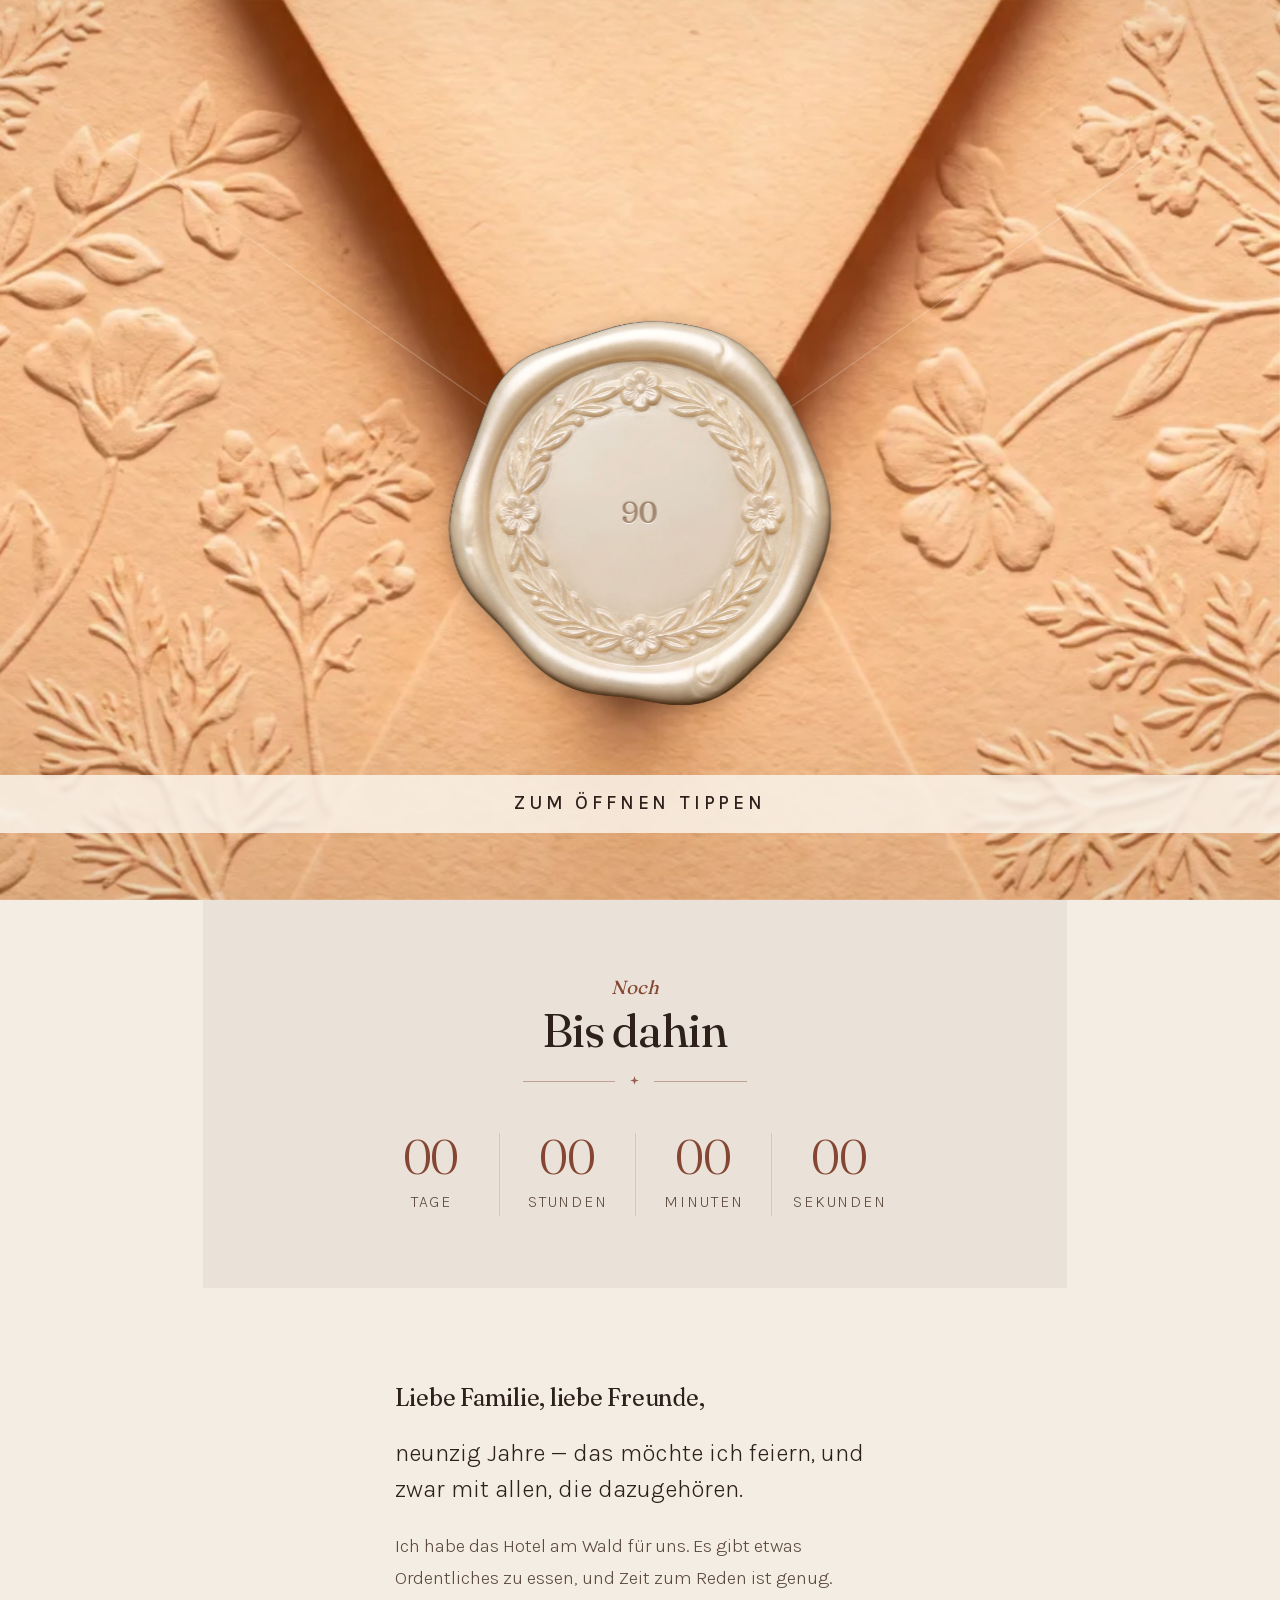
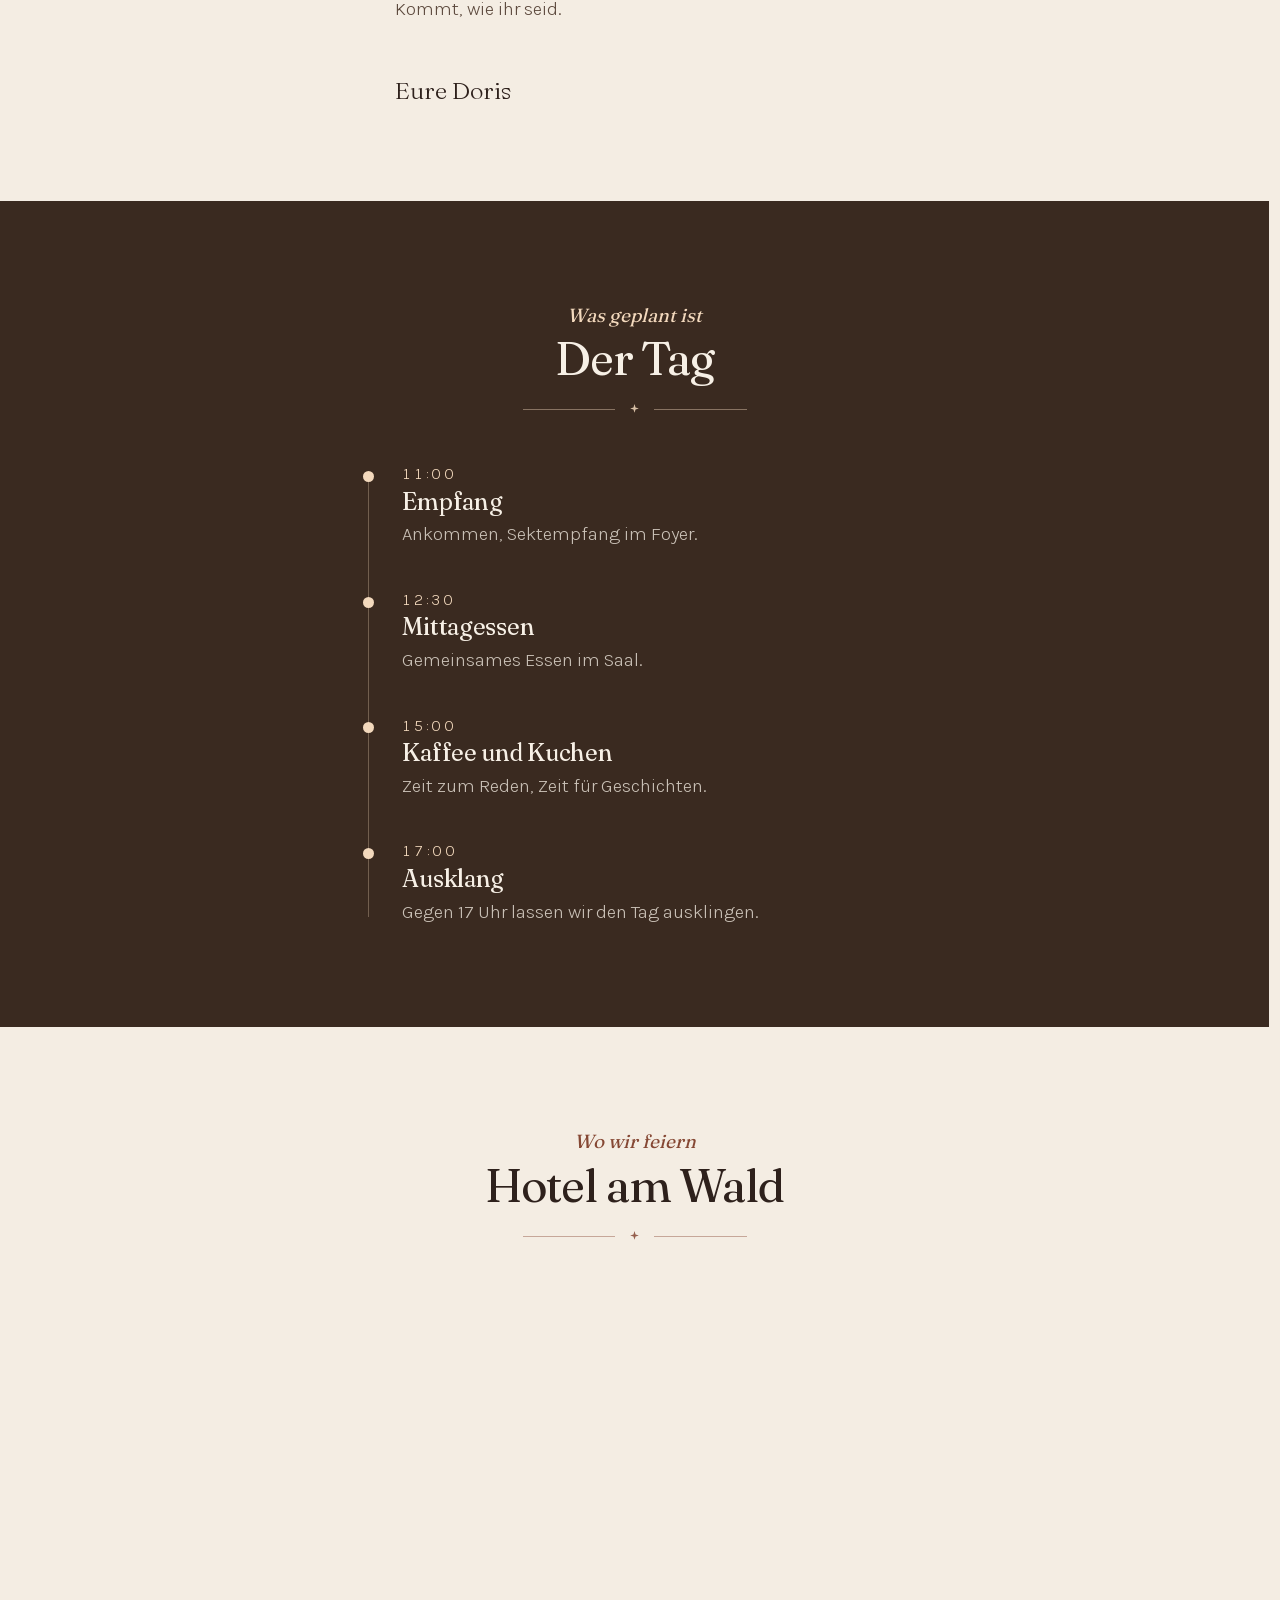
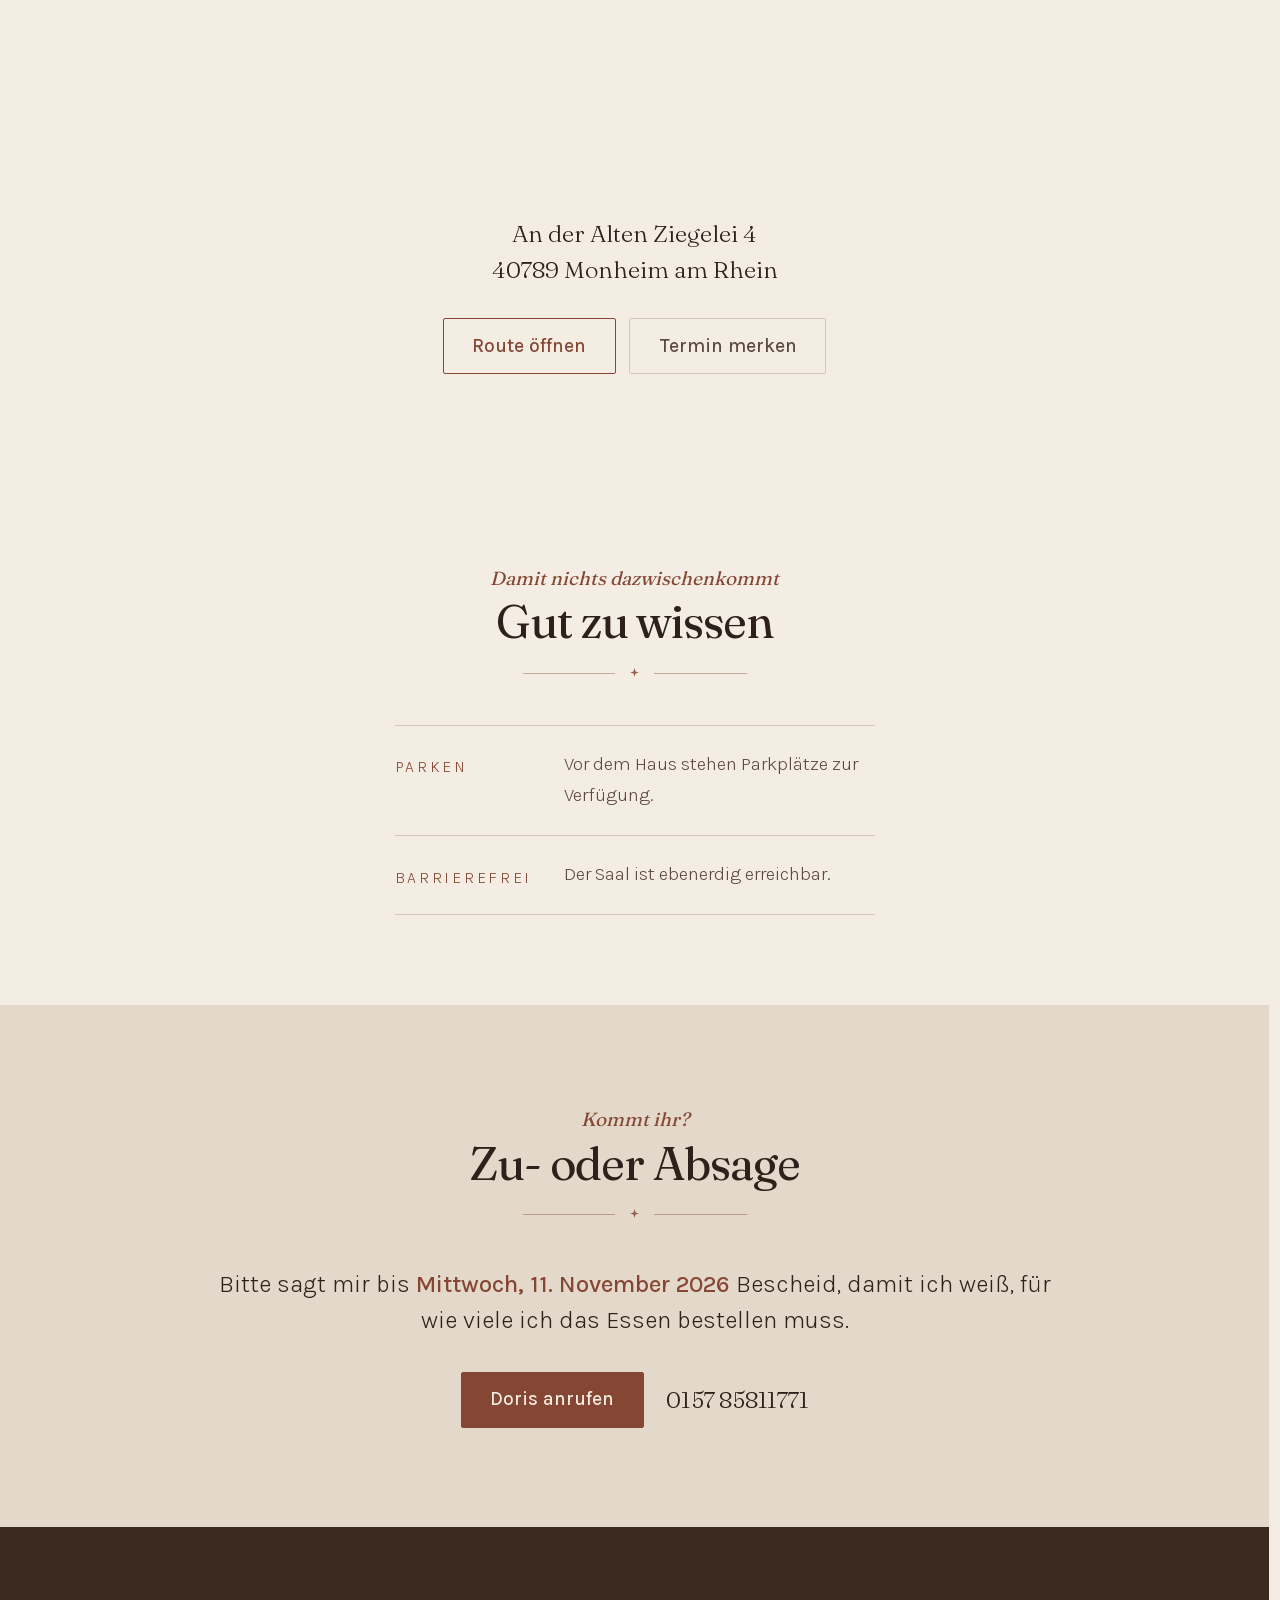
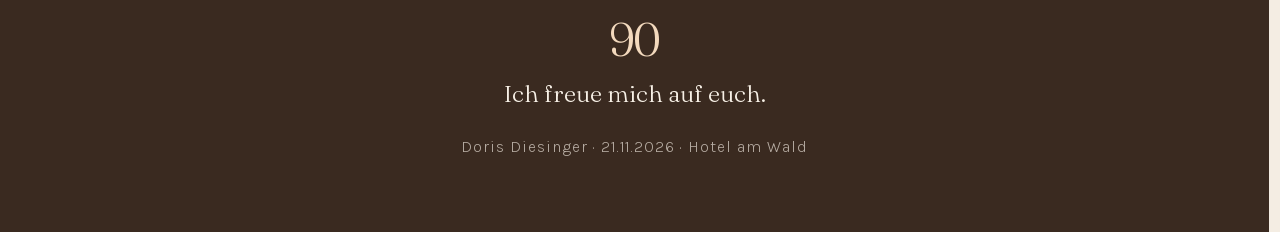
==== neunzigster/index.html @ f5478e0e "Einladung zum 90. Geburtstag von Doris Diesinger Version 202609201017  Co-Authored-By: Claude Opus 5" ====
<!doctype html>
<html lang="de">
<head>
<meta charset="utf-8">
<meta name="viewport" content="width=device-width,initial-scale=1,viewport-fit=cover">
<title>Doris Diesinger wird 90 · Einladung zum 21. November 2026</title>
<meta name="description" content="Doris Diesinger lädt ein: Samstag, 21. November 2026, 11 bis 17 Uhr im Hotel am Wald in Monheim am Rhein.">
<meta name="theme-color" content="#f4ede3">
<meta name="robots" content="noindex">
<meta property="og:type" content="website">
<meta property="og:title" content="Doris Diesinger wird 90">
<meta property="og:description" content="Samstag, 21. November 2026 · 11 bis 17 Uhr · Hotel am Wald, Monheim am Rhein">
<meta property="og:image" content="bilder/vorschau.jpg">
<link rel="stylesheet" href="css/karte.css?v=202609201017">
</head>
<body>

<!-- ═══ Der Auftakt ═══════════════════════════════════════
     Vollbild. Das Motiv traegt die Seite, die Schrift liegt
     darauf -- nicht daneben. Die Blueten stehen unten, der
     Satz oben, wo das Bild Licht hat. -->
<header class="auftakt">
  <picture class="auftakt-grund">
    <source media="(max-width:700px)" srcset="bilder/auftakt-klein.webp">
    <img src="bilder/auftakt.webp" width="1400" height="2489" fetchpriority="high"
         alt="Dahlien, Ranunkeln und Rosen in Koralle und Aprikot, darüber helles Morgenlicht">
  </picture>

  <div class="ballons" data-ballons aria-hidden="true"></div>

  <div class="auftakt-satz">
    <p class="ueber">Ich werde neunzig</p>
    <p class="zahl" aria-hidden="true">90</p>
    <h1 class="titel" data-name>&nbsp;</h1>
    <div class="zierlinie" aria-hidden="true"><i></i><svg viewBox="0 0 24 24" fill="currentColor"><path d="M12 2l1.9 6.1L20 10l-6.1 1.9L12 18l-1.9-6.1L4 10l6.1-1.9z"/></svg><i></i></div>
    <p class="auftakt-termin">
      <span data-datum-lang>Samstag, 21. November 2026</span>
      <span class="punkt" aria-hidden="true">·</span>
      <span data-uhrzeit-lang>11 bis 17 Uhr</span>
    </p>
  </div>

  <p class="wink" aria-hidden="true"><span></span></p>
</header>

<main>

<!-- ═══ Bis dahin ═════════════════════════════════════════ -->
<section class="bogen bogen--zaehler" data-tritt>
  <div class="kopf">
    <p class="kicker">Noch</p>
    <h2>Bis dahin</h2>
    <div class="zierlinie" aria-hidden="true"><i></i><svg viewBox="0 0 24 24" fill="currentColor"><path d="M12 2l1.9 6.1L20 10l-6.1 1.9L12 18l-1.9-6.1L4 10l6.1-1.9z"/></svg><i></i></div>
  </div>
  <ol class="uhr" data-uhr>
    <li><b data-uhr-tage>—</b><span>Tage</span></li>
    <li><b data-uhr-stunden>—</b><span>Stunden</span></li>
    <li><b data-uhr-minuten>—</b><span>Minuten</span></li>
    <li><b data-uhr-sekunden>—</b><span>Sekunden</span></li>
  </ol>
</section>

<!-- ═══ Die Einladung ═════════════════════════════════════ -->
<section class="bogen bogen--eng" data-tritt>
  <p class="anrede">Liebe Familie, liebe Freunde,</p>
  <p class="satz gross">neunzig Jahre — das möchte ich feiern, und zwar
     mit allen, die dazugehören.</p>
  <p class="satz">Ich habe das <span data-ort-name>Hotel am Wald</span> für uns.
     Es gibt etwas Ordentliches zu essen, und Zeit zum Reden ist genug.
     Kommt, wie ihr seid.</p>
  <p class="gruss" data-gastgeber>&nbsp;</p>
</section>

<!-- ═══ Der Tag ═══════════════════════════════════════════ -->
<section class="bogen bogen--dunkel" data-tritt>
  <div class="kopf">
    <p class="kicker">Was geplant ist</p>
    <h2>Der Tag</h2>
    <div class="zierlinie" aria-hidden="true"><i></i><svg viewBox="0 0 24 24" fill="currentColor"><path d="M12 2l1.9 6.1L20 10l-6.1 1.9L12 18l-1.9-6.1L4 10l6.1-1.9z"/></svg><i></i></div>
  </div>
  <ol class="ablauf" data-ablauf></ol>
</section>

<!-- ═══ Der Ort ═══════════════════════════════════════════ -->
<section class="bogen bogen--weit" data-tritt>
  <div class="kopf">
    <p class="kicker">Wo wir feiern</p>
    <h2 data-ort-name>Hotel am Wald</h2>
    <div class="zierlinie" aria-hidden="true"><i></i><svg viewBox="0 0 24 24" fill="currentColor"><path d="M12 2l1.9 6.1L20 10l-6.1 1.9L12 18l-1.9-6.1L4 10l6.1-1.9z"/></svg><i></i></div>
  </div>
  <figure class="ortbild">
    <img src="bilder/ort.webp" srcset="bilder/ort-klein.webp 620w, bilder/ort.webp 1000w"
         sizes="(max-width:700px) 100vw, 54rem"
         width="1000" height="675" loading="lazy" decoding="async"
         alt="Das Hotel am Wald am Abend: ein langgestrecktes Haus mit beleuchteter Fassade und dem Schriftzug über dem Eingang">
  </figure>
  <p class="ort-adresse">
    <span data-ort-strasse>An der Alten Ziegelei 4</span><br>
    <span data-ort-ort>40789 Monheim am Rhein</span>
  </p>
  <p class="tasten">
    <a class="taste" data-route href="#" target="_blank" rel="noopener">Route öffnen</a>
    <a class="taste taste--still" data-kalender href="#">Termin merken</a>
  </p>
</section>

<!-- ═══ Gut zu wissen ═════════════════════════════════════ -->
<section class="bogen bogen--eng" data-tritt>
  <div class="kopf">
    <p class="kicker">Damit nichts dazwischenkommt</p>
    <h2>Gut zu wissen</h2>
    <div class="zierlinie" aria-hidden="true"><i></i><svg viewBox="0 0 24 24" fill="currentColor"><path d="M12 2l1.9 6.1L20 10l-6.1 1.9L12 18l-1.9-6.1L4 10l6.1-1.9z"/></svg><i></i></div>
  </div>
  <dl class="hinweise" data-hinweise></dl>
</section>

<!-- ═══ Zu- oder Absage ═══════════════════════════════════ -->
<section class="bogen bogen--antwort" data-tritt>
  <div class="kopf">
    <p class="kicker">Kommt ihr?</p>
    <h2>Zu- oder Absage</h2>
    <div class="zierlinie" aria-hidden="true"><i></i><svg viewBox="0 0 24 24" fill="currentColor"><path d="M12 2l1.9 6.1L20 10l-6.1 1.9L12 18l-1.9-6.1L4 10l6.1-1.9z"/></svg><i></i></div>
  </div>
  <p class="satz gross">Bitte sagt mir bis
     <strong data-frist-lang>Mittwoch, 11. November 2026</strong> Bescheid,
     damit ich weiß, für wie viele ich das Essen bestellen muss.</p>
  <p class="antwort-kontakt">
    <a class="taste taste--voll" data-telefon href="#"><span data-rueck-name>&nbsp;</span> anrufen</a>
    <span class="antwort-nummer" data-rueck-telefon>&nbsp;</span>
  </p>
</section>

</main>

<footer class="fuss">
  <p class="fuss-zahl" aria-hidden="true">90</p>
  <p class="fuss-satz">Ich freue mich auf euch.</p>
  <p class="fuss-klein">
    <span data-name-lang>&nbsp;</span> ·
    <span data-datum-kurz>21.11.2026</span> ·
    <span data-ort-name>Hotel am Wald</span>
  </p>
</footer>

<script src="js/daten.js?v=202609201017"></script>
<script src="js/karte.js?v=202609201017"></script>
</body>
</html>
---- neunzigster/css/karte.css ----
/* =========================================================
   90. GEBURTSTAG — 21. November 2026

   Die Palette ist aus dem Blumenbild gemessen, nicht gewaehlt:
   das Leinen gibt den Grund, die Ranunkel den Akzent. Die
   Koralle der Dahlie steht mit 2,35:1 gegen den Grund -- sie
   ist deshalb Flaeche und Zierrat, niemals Text.

   Und der Satz ist groesser als ueblich. Wer zu einer
   Neunzigjaehrigen eingeladen wird, ist oft selbst ueber
   siebzig: 19 Punkt Grundschrift sind hier keine Grosszuegigkeit,
   sondern die Voraussetzung dafuer, dass die Karte gelesen wird.
   ========================================================= */

@font-face{font-family:Fraunces;font-weight:300 700;font-style:normal;
  src:url(../schriften/Fraunces-latin.woff2) format('woff2');font-display:swap}
@font-face{font-family:Karla;font-weight:300 700;font-style:normal;
  src:url(../schriften/Karla-latin.woff2) format('woff2');font-display:swap}

:root{
  color-scheme:light;

  /* Aus dem Blumenmotiv des Auftakts gemessen, nicht gewaehlt. */
  --grund:        #f4ede3;   /* Leinen, aufgehellt */
  --grund-tief:   #eae2d8;   /* Leinen im Licht */
  --grund-warm:   #e3d8c9;   /* Leinen im Schatten */
  --tinte:        #2e211c;   /* 13,4:1 auf --grund */
  --tinte-leise:  #5d4a3e;   /*  7,2:1 */
  --akzent:       #854733;   /*  6,1:1 — Ranunkel, trägt auch Text */
  --koralle:      #e5816d;   /*  2,4:1 — nur Fläche, nie Schrift */
  --linie:        #d6c8b6;
  /* Fuer die zwei dunklen Boegen -- aus demselben Braun wie die
     Tinte, nicht aus einem fremden Grau. */
  --nacht:        #3a2a20;
  --nacht-tinte:  #f7f0e6;
  --akzent-hell:  #f3d9bd;

  /* Eine Skala, Ratio 1.25, Basis 19. */
  --t-xs:  1rem;      /* 16 — kleinste Groesse der Karte; darunter
                         geht nichts, auch nicht im Fuss */
  --t-s:   1.1875rem; /* 19 — Grundschrift */
  --t-m:   1.5rem;    /* 24 */
  --t-l:   1.875rem;  /* 30 */
  --t-xl:  2.3125rem; /* 37 */
  --t-2xl: 2.875rem;  /* 46 */

  --ease-out-expo:  cubic-bezier(0.16, 1, 0.3, 1);
  --ease-out-quart: cubic-bezier(0.25, 1, 0.5, 1);

  --rand: clamp(22px, 6vw, 64px);
}

*,*::before,*::after{box-sizing:border-box}
html{scrollbar-gutter:stable}
body{
  margin:0;background:var(--grund);color:var(--tinte);
  font:300 var(--t-s)/1.65 Karla,-apple-system,BlinkMacSystemFont,'Segoe UI',sans-serif;
  -webkit-font-smoothing:antialiased;
  overflow-x:hidden;
}
h1,h2,p,figure{margin:0}
img{display:block;max-width:100%;height:auto}

::selection{background:var(--akzent);color:var(--grund)}
:focus-visible{outline:2px solid var(--akzent);outline-offset:3px;border-radius:2px}
::-webkit-scrollbar{width:11px}
::-webkit-scrollbar-track{background:var(--grund-tief)}
::-webkit-scrollbar-thumb{background:var(--grund-warm);border-radius:99px;
  border:3px solid var(--grund-tief)}
::-webkit-scrollbar-thumb:hover{background:var(--linie)}

/* ---------- Der Auftakt -------------------------------------
   Vollbild, und das Motiv traegt ihn. Vorher standen Satz und
   Bild als zwei Bloecke untereinander -- eine Einladung, die wie
   ein Merkzettel aussah. Jetzt liegt die Schrift im Licht des
   Bildes, die Blueten stehen darunter. */
.auftakt{
  position:relative;
  min-height:100svh;
  display:grid;grid-template-rows:1fr auto;
  padding:clamp(52px,11vh,104px) var(--rand) clamp(34px,7vh,64px);
  overflow:hidden;isolation:isolate;
}
.auftakt-grund{position:absolute;inset:0;z-index:-2}
.auftakt-grund img{width:100%;height:100%;object-fit:cover;object-position:50% 100%}
/* Ein Schleier ueber dem hellen Teil: ohne ihn steht die Schrift
   auf wechselndem Untergrund, und der Name verliert je nach
   Bildausschnitt seinen Kontrast. */
.auftakt::before{
  content:"";position:absolute;inset:0;z-index:-1;pointer-events:none;
  background:linear-gradient(180deg,
    rgba(250,244,236,.92) 0%, rgba(250,244,236,.72) 34%,
    rgba(250,244,236,.18) 58%, rgba(250,244,236,0) 72%);
}
.auftakt-satz{position:relative;z-index:1;align-self:start;text-align:center}

.ueber{
  font-size:var(--t-xs);letter-spacing:.3em;text-transform:uppercase;
  color:var(--tinte-leise);margin-bottom:.5em;
}
.zahl{
  font-family:Fraunces,Georgia,serif;font-weight:300;
  /* An beide Seiten des Bildschirms gebunden: mit 40vw allein
     wurde sie im Querformat 320 Punkt hoch auf 390 Punkt Schirm. */
  font-size:clamp(6rem,min(42vw,26vh),15rem);
  line-height:.82;letter-spacing:-0.045em;
  color:var(--akzent);
}
.titel{
  font-family:Fraunces,Georgia,serif;font-weight:500;
  font-size:clamp(1.9rem,8.4vw,3.4rem);line-height:1.04;
  letter-spacing:-0.022em;text-wrap:balance;margin-top:.22em;
}
.auftakt-termin{
  margin-top:.2em;font-size:clamp(1rem,3.9vw,1.25rem);color:var(--tinte-leise);
}
.auftakt-termin > span{display:block}
.auftakt-termin > .punkt{display:none}
@media (min-width:430px){
  .auftakt-termin{display:flex;flex-wrap:wrap;justify-content:center;gap:.1em .55em}
  .auftakt-termin > span{display:inline}
  .auftakt-termin > .punkt{display:inline;color:var(--akzent)}
}

/* Zierlinie mit Stern -- derselbe Abschnittsschmuck wie im Kopf
   jedes Bogens, damit Auftakt und Seite eine Sprache sprechen. */
.zierlinie{
  display:flex;align-items:center;justify-content:center;gap:.7em;
  margin:1.05em auto;color:var(--akzent);max-width:14rem;
}
.zierlinie i{flex:1;height:1px;background:currentColor;opacity:.42}
.zierlinie svg{width:13px;height:13px;flex:0 0 auto;opacity:.85}

/* Der Wink am unteren Rand: ein Strich, der langsam wandert.
   Ohne ihn endet der erste Bildschirm, als waere die Karte zu
   Ende -- bei einem Vollbild-Auftakt der haeufigste Irrtum. */
.wink{position:relative;z-index:1;align-self:end;justify-self:center;
  width:1px;height:46px;background:rgba(93,74,62,.28);overflow:hidden}
.wink span{position:absolute;inset:0;background:var(--akzent);
  animation:wandern 2.6s var(--ease-out-quart) infinite}
@keyframes wandern{
  0%{transform:translateY(-100%)} 55%,100%{transform:translateY(100%)}
}

/* ---------- Die Boegen --------------------------------------
   Enge und weite Abschnitte im Wechsel, und zwei davon tragen
   eine eigene Flaeche. Gleicher Grund und gleicher Abstand
   ueberall waere der Rhythmus eines Baukastens. */
.bogen{padding-inline:var(--rand);margin-inline:auto;width:100%}
.bogen--eng{max-width:38rem;padding-block:clamp(52px,10vh,94px)}
.bogen--weit{max-width:54rem;padding-block:clamp(60px,11vh,116px)}
.bogen--zaehler{max-width:54rem;padding-block:clamp(46px,8vh,78px);
  background:var(--grund-tief)}
.bogen--dunkel{max-width:none;padding-block:clamp(60px,11vh,116px);
  background:var(--nacht);color:var(--nacht-tinte)}
.bogen--dunkel .kicker,.bogen--dunkel .zierlinie{color:var(--akzent-hell)}
.bogen--antwort{max-width:none;padding-block:clamp(58px,11vh,110px);
  background:var(--grund-warm)}

/* ---------- Abschnittskopf ---------------------------------- */
.kopf{text-align:center;margin-bottom:clamp(30px,5vh,52px)}
.kicker{
  font-family:Fraunces,Georgia,serif;font-style:italic;font-weight:400;
  font-size:var(--t-s);color:var(--akzent);margin-bottom:.15em;
}
.kopf h2{
  font-family:Fraunces,Georgia,serif;font-weight:400;
  font-size:clamp(1.85rem,6.6vw,2.9rem);line-height:1.06;
  letter-spacing:-0.022em;text-wrap:balance;
}

/* ---------- Der Zaehler -------------------------------------
   Vier Zahlen ohne Kaesten, nur durch Haarlinien getrennt. */
.uhr{
  list-style:none;margin:0;padding:0;
  display:grid;grid-template-columns:repeat(4,1fr);
  text-align:center;max-width:34rem;margin-inline:auto;
}
.uhr li{padding:0 .3em;border-left:1px solid var(--linie)}
.uhr li:first-child{border-left:0}
.uhr b{
  display:block;font-family:Fraunces,Georgia,serif;font-weight:300;
  font-size:clamp(1.9rem,8.2vw,3rem);line-height:1;
  letter-spacing:-0.03em;color:var(--akzent);
  font-variant-numeric:tabular-nums;
}
.uhr span{
  display:block;margin-top:.5em;
  /* Auf schmalen Schirmen kleiner: vier gesperrte Woerter
     nebeneinander sind bei 320 Punkt Breite die engste Stelle
     der ganzen Karte. */
  font-size:clamp(.72rem,3.1vw,1rem);
  letter-spacing:.12em;text-transform:uppercase;color:var(--tinte-leise);
  /* Die Sperrung sitzt auch hinter dem letzten Buchstaben. Bei
     zentriertem Satz schiebt sie das Wort nach rechts aus dem
     Kasten -- sichtbar bei "SEKUNDEN", und scrollWidth meldet es
     nicht. Der negative Rand nimmt genau diesen Ueberhang zurueck. */
  margin-right:-.12em;
}

/* ---------- Text -------------------------------------------- */
.anrede{font-size:var(--t-m);font-family:Fraunces,Georgia,serif;
  font-weight:400;margin-bottom:.75em;letter-spacing:-0.01em}
.satz{max-width:62ch;text-wrap:pretty;margin-bottom:1em;color:var(--tinte-leise)}
.satz.gross{font-size:var(--t-m);line-height:1.5;color:var(--tinte)}
.satz:last-of-type{margin-bottom:0}
.gruss{margin-top:1.9em;font-family:Fraunces,Georgia,serif;
  font-size:var(--t-m);color:var(--tinte)}

/* ---------- Der Ablauf --------------------------------------
   Eine Linie, an der die Stationen haengen. Keine Kacheln:
   ein Tagesablauf ist eine Folge, kein Sortiment. */
.ablauf{
  list-style:none;margin:0 auto;padding:0;max-width:34rem;position:relative;
}
.ablauf::before{
  content:"";position:absolute;left:5px;top:.6em;bottom:.6em;
  width:1px;background:rgba(243,217,189,.3);
}
.ablauf li{position:relative;padding:0 0 clamp(26px,4vh,40px) 2.1em}
.ablauf li:last-child{padding-bottom:0}
.ablauf li::before{
  content:"";position:absolute;left:0;top:.52em;width:11px;height:11px;
  border-radius:50%;background:var(--akzent-hell);
}
.ablauf .zeit{
  display:block;font-size:var(--t-xs);letter-spacing:.16em;
  color:var(--akzent-hell);font-variant-numeric:tabular-nums;
}
.ablauf .titel{
  display:block;font-family:Fraunces,Georgia,serif;font-weight:400;
  font-size:var(--t-m);margin:.1em 0 .2em;letter-spacing:-0.012em;
}
.ablauf .text{display:block;color:rgba(247,240,230,.76);font-size:var(--t-s)}

/* ---------- Der Ort ----------------------------------------- */
.ortbild{margin:0 0 clamp(22px,3.5vh,34px)}
.ortbild img{width:100%;border-radius:3px}
.ort-adresse{text-align:center;font-size:var(--t-m);line-height:1.5;
  font-family:Fraunces,Georgia,serif}
.tasten{display:flex;flex-wrap:wrap;gap:.7em;margin-top:1.6em;justify-content:center}

/* ---------- Gut zu wissen -----------------------------------
   Zeilen mit Haarlinie statt Karten -- drei Hinweise sind keine
   Kartei. */
.hinweise{margin:0;display:grid;gap:0}
.hinweise > div{
  display:grid;gap:.2em .9em;padding-block:clamp(16px,2.6vh,24px);
  border-top:1px solid var(--linie);
}
.hinweise > div:last-child{border-bottom:1px solid var(--linie)}
@media (min-width:560px){.hinweise > div{grid-template-columns:9.5rem 1fr}}
.hinweise dt{
  font-size:var(--t-xs);letter-spacing:.17em;text-transform:uppercase;
  color:var(--akzent);padding-top:.32em;
}
.hinweise dd{margin:0;color:var(--tinte-leise)}

/* ---------- Tasten ------------------------------------------ */
.taste{
  display:inline-block;font:500 var(--t-s)/1 Karla,sans-serif;
  padding:.92em 1.5em;border-radius:2px;text-decoration:none;
  border:1px solid var(--akzent);color:var(--akzent);background:none;
  transition:background .22s var(--ease-out-quart),
             color .22s var(--ease-out-quart),
             transform .22s var(--ease-out-quart);
}
.taste:hover{background:var(--akzent);color:var(--grund)}
.taste:active{transform:translateY(1px)}
.taste--still{border-color:var(--linie);color:var(--tinte-leise)}
.taste--still:hover{background:var(--tinte-leise);border-color:var(--tinte-leise);color:var(--grund)}
.taste--voll{background:var(--akzent);color:var(--grund)}
.taste--voll:hover{background:var(--tinte);border-color:var(--tinte)}

/* ---------- Rueckmeldung ------------------------------------ */
.bogen--antwort .satz{margin-inline:auto;text-align:center}
.bogen--antwort .satz.gross strong{font-weight:500;color:var(--akzent)}
.antwort-kontakt{
  margin-top:1.8em;display:flex;flex-wrap:wrap;gap:.9em 1.2em;
  align-items:center;justify-content:center;
}
.antwort-nummer{
  font-size:var(--t-m);font-family:Fraunces,Georgia,serif;
  letter-spacing:-0.01em;color:var(--tinte);
}

/* ---------- Fuss -------------------------------------------- */
.fuss{
  padding:clamp(58px,10vh,104px) var(--rand) clamp(44px,8vh,78px);
  text-align:center;background:var(--nacht);color:var(--nacht-tinte);
}
.fuss-zahl{
  font-family:Fraunces,Georgia,serif;font-weight:300;font-size:var(--t-2xl);
  color:var(--akzent-hell);line-height:1;letter-spacing:-0.03em;
}
.fuss-satz{margin-top:.45em;font-family:Fraunces,Georgia,serif;font-size:var(--t-m)}
.fuss-klein{margin-top:1.3em;font-size:var(--t-xs);
  color:rgba(247,240,230,.66);letter-spacing:.06em}

/* ---------- Auftritt ---------------------------------------- */
[data-auftritt-aktiv] [data-tritt]:not(.da){opacity:0;transform:translateY(18px)}
[data-tritt]{
  transition:opacity .72s var(--ease-out-quart),
             transform .78s var(--ease-out-expo);
}
@media (prefers-reduced-motion:reduce){
  [data-tritt]{transition:none !important}
  [data-auftritt-aktiv] [data-tritt]:not(.da){opacity:1;transform:none}
  .wink span{animation:none}
}

@media print{
  body{background:#fff}
  .auftakt{min-height:auto}
  .tasten,.antwort-kontakt .taste,.wink,.ballons{display:none}
}

/* =========================================================
   DER UMSCHLAG

   Uebernommen aus den Hochzeitskarten, samt der Korrekturen,
   die dort noetig waren:

   · Die Klappe ist so hoch wie die Klappe, nicht so hoch wie
     das Bild. Andernfalls ist der Hebel die ganze Bildhoehe,
     und sie ist bei neun Grad Drehung schon aus dem Blick --
     sie kippt dann nicht, sie verschwindet.
   · Jedes Teil, dessen Lage sich aendert, hat seinen Uebergang
     im *Ruhezustand*. Ein Zielwert ohne den Weg dorthin ist
     immer ein Sprung.
   · Es blendet nur eine Ebene aus. Blendete das Kuvert
     zusaetzlich selbst, staende zwischen Karte und Seite fuer
     zwei Zehntelsekunden eine nackte Flaeche.
   ========================================================= */
.umschlag{
  position:fixed;inset:0;z-index:50;cursor:pointer;overflow:hidden;
  background:var(--grund-warm);
  perspective:1500px;perspective-origin:50% 40%;
  transition:opacity .5s ease .62s,visibility .5s .62s;
  --kuv-bild:url(../bilder/kuvert.webp);
}
.umschlag::after{
  content:"";position:absolute;inset:0;pointer-events:none;z-index:5;
  background:radial-gradient(128% 78% at 50% 42%,
    rgba(0,0,0,0) 44%, rgba(70,44,28,.17) 100%);
}
html[data-zu],html[data-zu] body{overflow:hidden}

.kuv{
  position:absolute;inset:0;transform-style:preserve-3d;
  transform:scale(1);
  transition:transform .45s var(--ease-out-quart);
}
.kuv-blatt,.kuv-tasche{
  position:absolute;inset:0;
  background-position:center;background-size:cover;background-repeat:no-repeat;
}

/* Das Blatt liegt im Kuvert und kommt beim Oeffnen herauf. */
.kuv-blatt{
  background-color:#fbf6ee;
  background-image:linear-gradient(176deg,rgba(255,255,255,.5),rgba(120,80,50,.07));
  transform:translateZ(0) translateY(14%);
  transition:transform 1.05s cubic-bezier(.32,0,.16,1) .52s;
}
.kuv-blatt::after{
  content:"90";position:absolute;left:0;right:0;top:26%;
  font-family:Fraunces,Georgia,serif;font-weight:300;font-size:22vmin;
  line-height:1;text-align:center;color:var(--akzent);opacity:.9;
}

.kuv-tasche{
  background-image:var(--kuv-bild);
  transform:translateZ(1px);
  clip-path:polygon(0 7%,50% 57%,100% 7%,100% 100%,0 100%);
  transition:transform 1.1s cubic-bezier(.4,0,.2,1);
}

/* Die Klappe kippt um ihre Oberkante und wandert dabei nach
   oben aus dem Bild. Kippen allein reicht nicht: durch die
   Perspektive wird sie sofort zu einem schmalen Band. */
.kuv-klappe{
  position:absolute;left:0;right:0;top:0;height:57%;
  transform-origin:50% 0;
  transform:translateZ(2px) rotateX(0deg);
  transition:transform 1.5s cubic-bezier(.5,0,.24,1);
  transform-style:preserve-3d;
}
.kuv-klappe i{
  position:absolute;left:0;top:0;width:100%;height:175.44%;  /* 100 / 57 */
  background-image:var(--kuv-bild);
  background-position:center;background-size:cover;background-repeat:no-repeat;
  clip-path:polygon(0 0,100% 0,100% 7%,50% 57%,0 7%);
  filter:drop-shadow(0 6px 14px rgba(90,58,36,.26));
  backface-visibility:hidden;
}

/* Das Siegel sitzt auf der Spitze des V -- ueber der Kante
   zwischen Klappe und Tasche. Es haelt beide und bricht,
   wenn sie sich hebt. */
.kuv-siegel{
  position:absolute;left:50%;top:57%;
  width:30%;aspect-ratio:1;
  transform:translate(-50%,-50%) translateZ(3px);
  background:url(../bilder/siegel.webp) center/contain no-repeat;
  /* Das Wachs bleibt warm. Entsaettigt wirkte es silbrig und
     fiel aus der Palette -- perlmutt neben Aprikot ist richtig,
     Silber waere ein zweiter, ungewollter Ton. */
  filter:saturate(1.02) brightness(1.01)
         drop-shadow(0 4px 9px rgba(90,58,36,.4));
  display:grid;place-items:center;
  transition:transform .55s var(--ease-out-quart),opacity .5s;
}
.kuv-siegel b{
  font-family:Fraunces,Georgia,serif;font-weight:400;
  font-size:clamp(20px,5.6vw,30px);line-height:1;
  color:rgba(120,82,52,.66);
  text-shadow:0 1px 0 rgba(255,255,255,.8),0 -1px 1px rgba(100,68,42,.3);
  transform:translateY(-3%);user-select:none;
}

/* Der einzige Hinweis, der erklaert, was zu tun ist -- und er
   steht auf einer gepraegten Flaeche, die das Lesen zusaetzlich
   erschwert. Er stand erst in --tinte-leise: 4,56:1, gerade so
   ueber dem Mindestwert. Fuer Gaeste jenseits der siebzig ist
   "gerade so" zu wenig. */
.umschlag-tippen{
  position:absolute;left:0;right:0;bottom:7.5vh;z-index:6;text-align:center;
  font-size:var(--t-s);font-weight:500;
  letter-spacing:.2em;text-transform:uppercase;
  color:var(--tinte);
  padding:.7em 1.2em;
  transition:opacity .3s;
}
/* Eine ruhige Flaeche unter dem Text statt eines Schlagschattens:
   auf gepraegtem Papier traegt ein Schatten nicht. */
.umschlag-tippen::before{
  content:"";position:absolute;inset:0;z-index:-1;
  background:rgba(251,246,238,.82);
  -webkit-backdrop-filter:blur(2px);backdrop-filter:blur(2px);
}

/* Gedrueckt gibt das Kuvert nach. Der Druck ist vorbei, bevor
   das Aufgehen beginnt -- sonst waechst das ganze Bild noch,
   waehrend die Klappe schon kippt. */
.umschlag[data-druck] .kuv{transform:scale(.994)}
.umschlag[data-druck] .kuv-siegel{transform:translate(-50%,-50%) translateZ(3px) scale(.95)}

.umschlag[data-auf] .kuv{transform:scale(1);transition:transform .16s ease-out}
.umschlag[data-auf] .kuv-klappe{transform:translateZ(2px) translateY(-96%) rotateX(-42deg)}
.umschlag[data-auf] .kuv-blatt{transform:translateZ(0) translateY(0)}
.umschlag[data-auf] .kuv-siegel{
  transform:translate(-50%,-50%) translateZ(3px) scale(1.1) rotate(-8deg);
  opacity:0;transition-duration:.45s;
}
.umschlag[data-auf] .umschlag-tippen{opacity:0}

/* Zuletzt geht die Kamera in das Blatt hinein. */
.umschlag[data-weg] .kuv{transform:scale(2.5);
  transition:transform 1.3s cubic-bezier(.38,0,.18,1)}
.umschlag[data-weg] .kuv-tasche{transform:translateZ(1px) translateY(26%)}
.umschlag[data-weg]{opacity:0;visibility:hidden;pointer-events:none}

@media (prefers-reduced-motion:reduce){
  .kuv,.kuv-klappe,.kuv-blatt,.kuv-tasche,.kuv-siegel{transition-duration:.01ms !important}
}

/* =========================================================
   DIE BALLONS

   Sie steigen hinter dem Satz auf, langsam und ungleich. Bei
   einer Neunzigjaehrigen darf das nicht nach Kindergeburtstag
   aussehen: deshalb die Farben der Karte statt Bunt aus der
   Tuete, Dauern zwischen 17 und 31 Sekunden statt huepfender
   Kuerze, und kein einziger Ballon, der genau senkrecht faehrt.

   Bewegt werden nur transform und opacity -- alles andere
   zwingt den Browser, die Seite neu zu rechnen.
   ========================================================= */
.ballons{
  position:absolute;inset:0;z-index:0;pointer-events:none;overflow:hidden;
}
.ballon{
  position:absolute;bottom:-26vh;
  width:var(--breit);
  will-change:transform;
  animation:steigen var(--dauer) linear var(--warten) infinite;
}
.ballon svg{display:block;width:100%;height:auto;overflow:visible}

/* Der Auftrieb und das Pendeln sind zwei Bewegungen auf zwei
   Ebenen: der aeussere Koerper steigt, der innere schwingt.
   In einer einzigen Animation liessen sie sich nicht
   unabhaengig takten, und das Pendeln bekaeme die Periode des
   Aufstiegs -- ein Ballon, der einmal pro Minute schwankt. */
.ballon-schwung{
  display:block;transform-origin:50% 0;
  animation:pendeln var(--pendel) ease-in-out infinite alternate;
}

@keyframes steigen{
  from{transform:translate3d(0,0,0)}
  to  {transform:translate3d(var(--drift),-128vh,0)}
}
@keyframes pendeln{
  from{transform:rotate(calc(var(--neigung) * -1))}
  to  {transform:rotate(var(--neigung))}
}

/* Wer Bewegung reduziert hat, bekommt keine Ballons -- nicht
   eingefrorene, sondern gar keine. Ein Ballon, der in der Luft
   steht, ist ein Fehler, kein Zierrat. */
@media (prefers-reduced-motion:reduce){
  .ballons{display:none}
}
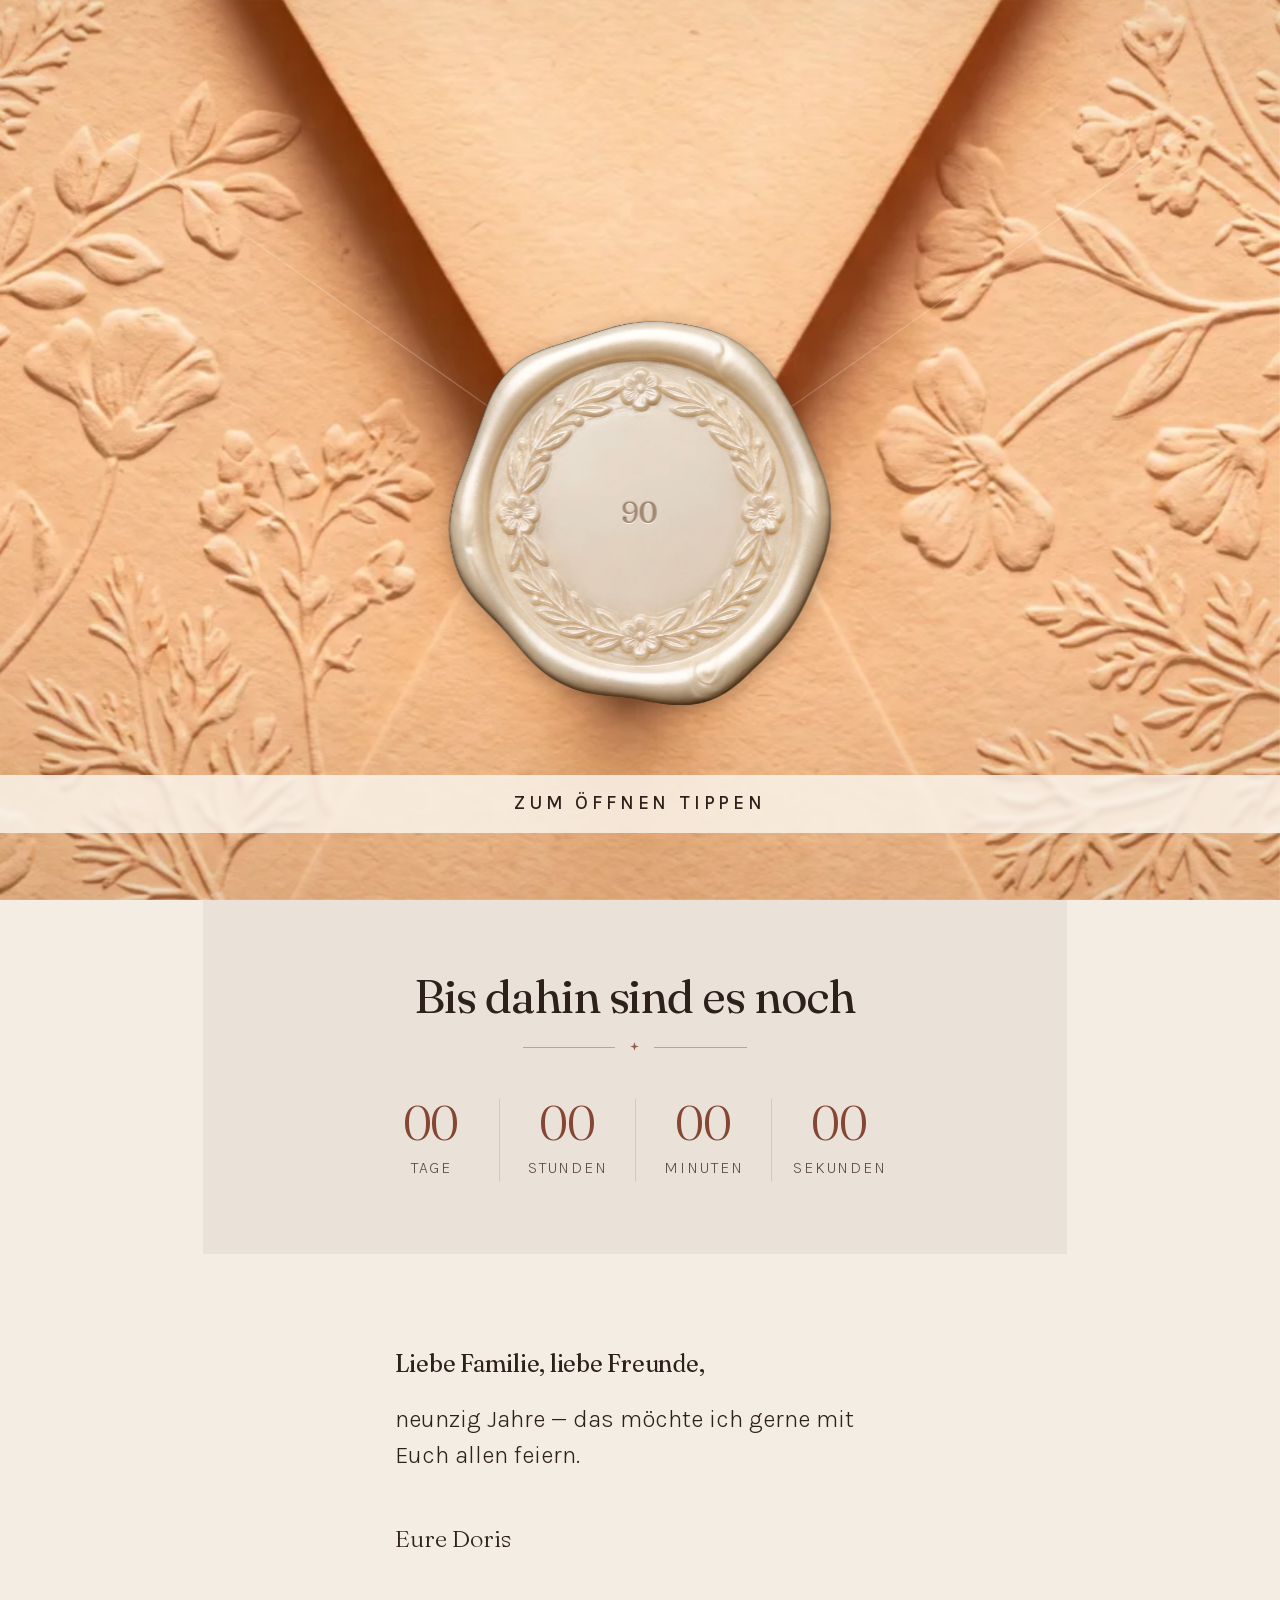
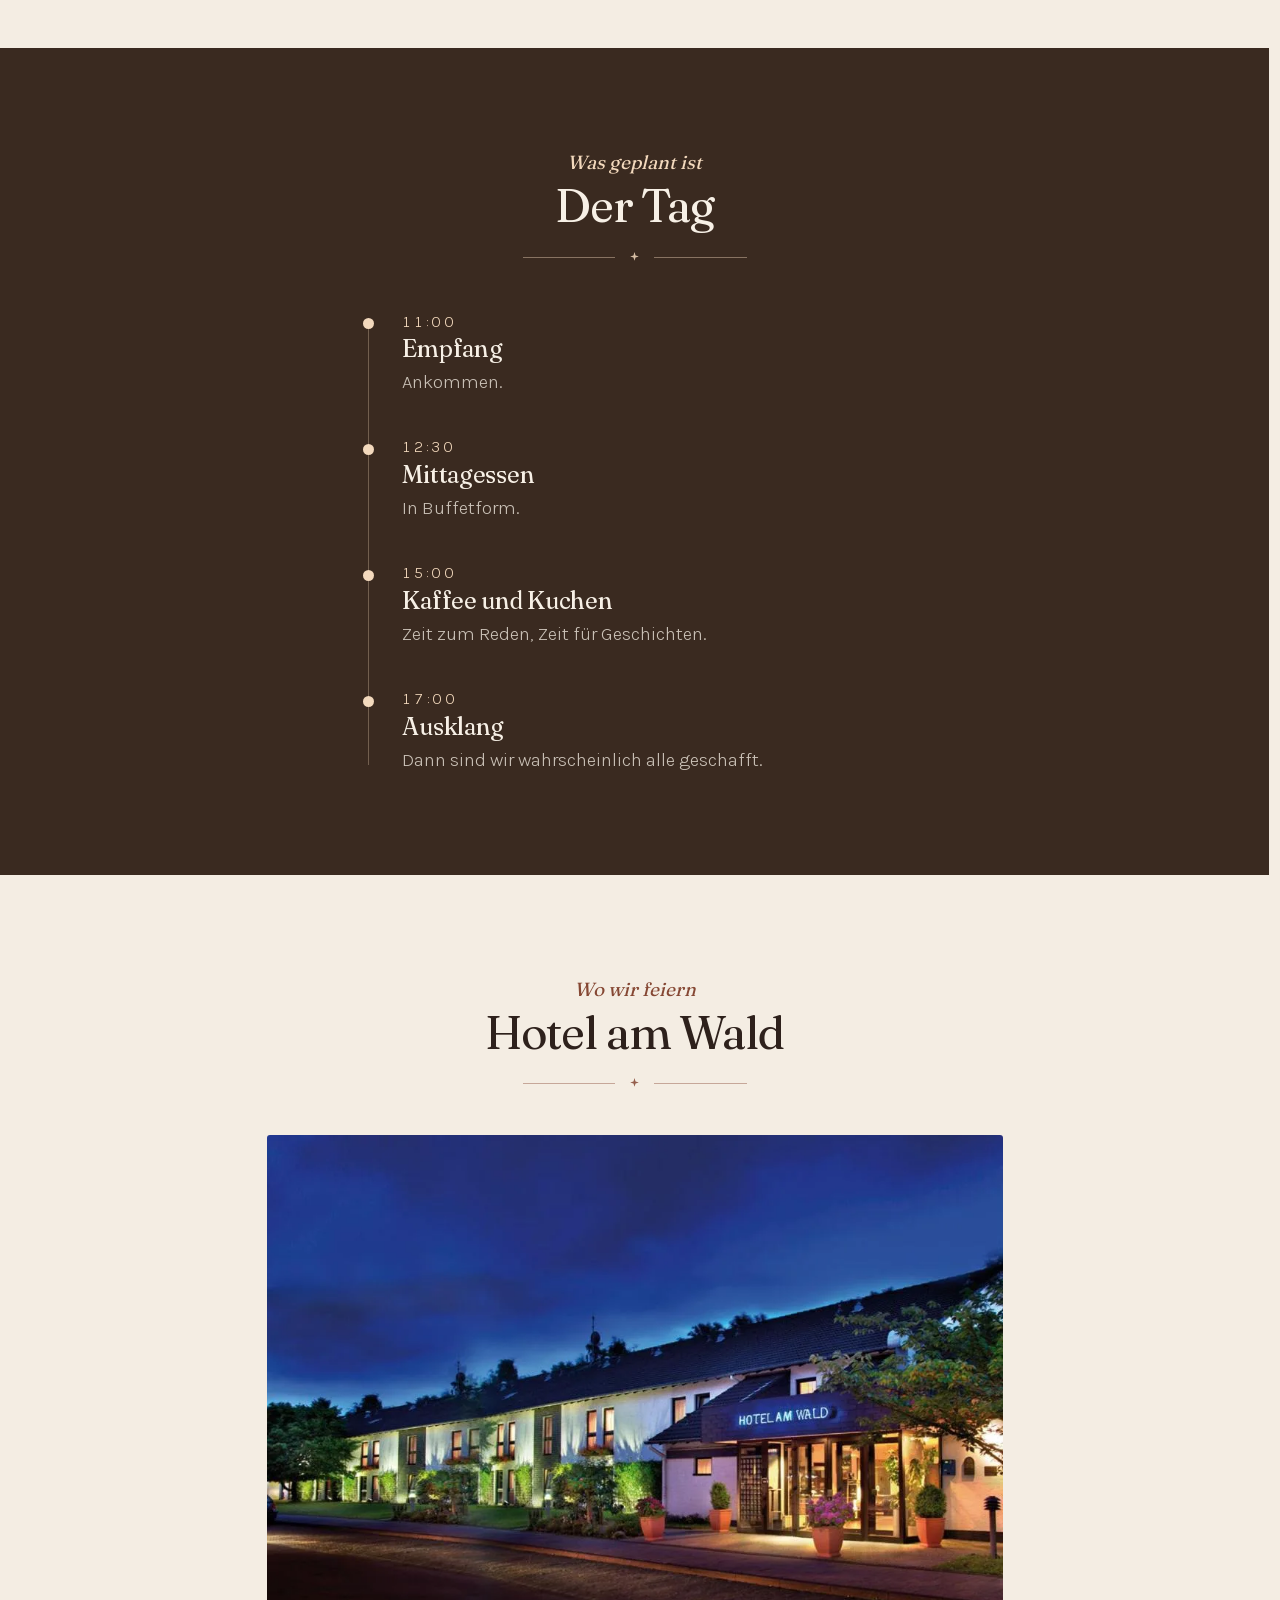
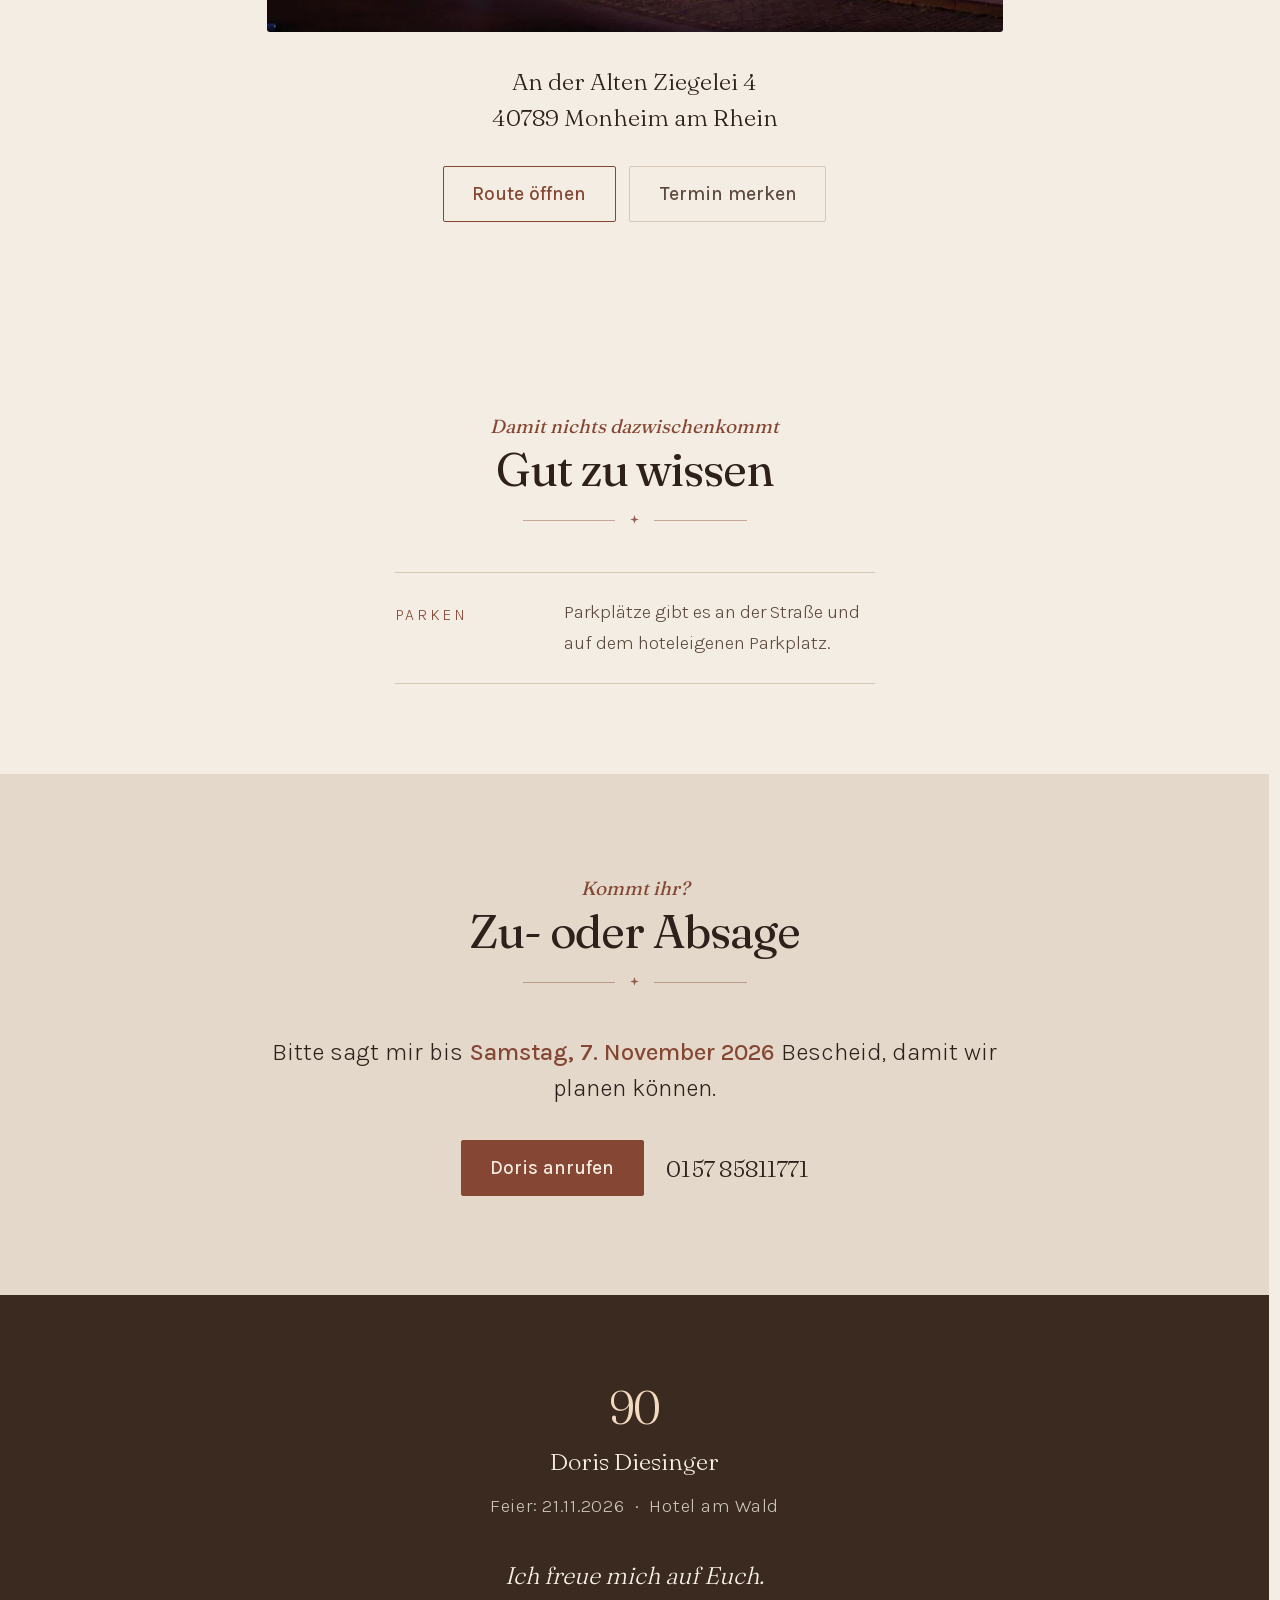
==== commit 26e50852: "Doris: Texte nach ihren Zetteln, Frist 7. November, Fusszeile mit Feier Co-Authored-By: Claude Opus " ====
--- a/neunzigster/index.html
+++ b/neunzigster/index.html
@@ -8,10 +8,10 @@
 <meta name="theme-color" content="#f4ede3">
 <meta name="robots" content="noindex">
 <meta property="og:type" content="website">
-<meta property="og:title" content="Doris Diesinger wird 90">
-<meta property="og:description" content="Samstag, 21. November 2026 · 11 bis 17 Uhr · Hotel am Wald, Monheim am Rhein">
+<meta property="og:title" content="Doris wird 90!">
+<meta property="og:description" content="Gefeiert wird am Samstag, 21. November 2026.">
 <meta property="og:image" content="bilder/vorschau.jpg">
-<link rel="stylesheet" href="css/karte.css?v=202609201017">
+<link rel="stylesheet" href="css/karte.css?v=202609242136">
 </head>
 <body>
 
@@ -29,8 +29,9 @@
   <div class="ballons" data-ballons aria-hidden="true"></div>
 
   <div class="auftakt-satz">
-    <p class="ueber">Ich werde neunzig</p>
-    <p class="zahl" aria-hidden="true">90</p>
+    <p class="ueber">Einladung zu meinem</p>
+    <p class="zahl">90<span class="zahl-punkt">.</span></p>
+    <p class="ueber ueber--unter">Geburtstag</p>
     <h1 class="titel" data-name>&nbsp;</h1>
     <div class="zierlinie" aria-hidden="true"><i></i><svg viewBox="0 0 24 24" fill="currentColor"><path d="M12 2l1.9 6.1L20 10l-6.1 1.9L12 18l-1.9-6.1L4 10l6.1-1.9z"/></svg><i></i></div>
     <p class="auftakt-termin">
@@ -48,8 +49,7 @@
 <!-- ═══ Bis dahin ═════════════════════════════════════════ -->
 <section class="bogen bogen--zaehler" data-tritt>
   <div class="kopf">
-    <p class="kicker">Noch</p>
-    <h2>Bis dahin</h2>
+    <h2>Bis dahin sind es noch</h2>
     <div class="zierlinie" aria-hidden="true"><i></i><svg viewBox="0 0 24 24" fill="currentColor"><path d="M12 2l1.9 6.1L20 10l-6.1 1.9L12 18l-1.9-6.1L4 10l6.1-1.9z"/></svg><i></i></div>
   </div>
   <ol class="uhr" data-uhr>
@@ -63,11 +63,8 @@
 <!-- ═══ Die Einladung ═════════════════════════════════════ -->
 <section class="bogen bogen--eng" data-tritt>
   <p class="anrede">Liebe Familie, liebe Freunde,</p>
-  <p class="satz gross">neunzig Jahre — das möchte ich feiern, und zwar
-     mit allen, die dazugehören.</p>
-  <p class="satz">Ich habe das <span data-ort-name>Hotel am Wald</span> für uns.
-     Es gibt etwas Ordentliches zu essen, und Zeit zum Reden ist genug.
-     Kommt, wie ihr seid.</p>
+  <p class="satz gross">neunzig Jahre — das möchte ich gerne mit Euch
+     allen feiern.</p>
   <p class="gruss" data-gastgeber>&nbsp;</p>
 </section>
 
@@ -122,8 +119,8 @@
     <div class="zierlinie" aria-hidden="true"><i></i><svg viewBox="0 0 24 24" fill="currentColor"><path d="M12 2l1.9 6.1L20 10l-6.1 1.9L12 18l-1.9-6.1L4 10l6.1-1.9z"/></svg><i></i></div>
   </div>
   <p class="satz gross">Bitte sagt mir bis
-     <strong data-frist-lang>Mittwoch, 11. November 2026</strong> Bescheid,
-     damit ich weiß, für wie viele ich das Essen bestellen muss.</p>
+     <strong data-frist-lang>Samstag, 7. November 2026</strong> Bescheid,
+     damit wir planen können.</p>
   <p class="antwort-kontakt">
     <a class="taste taste--voll" data-telefon href="#"><span data-rueck-name>&nbsp;</span> anrufen</a>
     <span class="antwort-nummer" data-rueck-telefon>&nbsp;</span>
@@ -134,15 +131,18 @@
 
 <footer class="fuss">
   <p class="fuss-zahl" aria-hidden="true">90</p>
-  <p class="fuss-satz">Ich freue mich auf euch.</p>
-  <p class="fuss-klein">
-    <span data-name-lang>&nbsp;</span> ·
-    <span data-datum-kurz>21.11.2026</span> ·
+  <!-- Reihenfolge wie auf Doris' Zettel "Als Letztes":
+       Name, Feier mit Datum und Ort, dann der Satz. -->
+  <p class="fuss-name" data-name-lang>&nbsp;</p>
+  <p class="fuss-feier">
+    Feier: <span data-datum-kurz>21.11.2026</span>
+    <span class="punkt" aria-hidden="true">·</span>
     <span data-ort-name>Hotel am Wald</span>
   </p>
+  <p class="fuss-satz">Ich freue mich auf Euch.</p>
 </footer>
 
-<script src="js/daten.js?v=202609201017"></script>
-<script src="js/karte.js?v=202609201017"></script>
+<script src="js/daten.js?v=202609242136"></script>
+<script src="js/karte.js?v=202609242136"></script>
 </body>
 </html>
--- a/neunzigster/css/karte.css
+++ b/neunzigster/css/karte.css
@@ -106,6 +106,11 @@
   line-height:.82;letter-spacing:-0.045em;
   color:var(--akzent);
 }
+/* "Geburtstag" unter der Zahl: derselbe Satz wie darueber,
+   nur mit Luft zur Zahl statt zum Namen. */
+.ueber--unter{margin:.9em 0 .2em}
+/* Der Punkt haengt rechts hinaus, damit die 90 selbst mittig steht. */
+.zahl-punkt{margin-right:-.28em}
 .titel{
   font-family:Fraunces,Georgia,serif;font-weight:500;
   font-size:clamp(1.9rem,8.4vw,3.4rem);line-height:1.04;
@@ -293,9 +298,12 @@
   font-family:Fraunces,Georgia,serif;font-weight:300;font-size:var(--t-2xl);
   color:var(--akzent-hell);line-height:1;letter-spacing:-0.03em;
 }
-.fuss-satz{margin-top:.45em;font-family:Fraunces,Georgia,serif;font-size:var(--t-m)}
-.fuss-klein{margin-top:1.3em;font-size:var(--t-xs);
-  color:rgba(247,240,230,.66);letter-spacing:.06em}
+.fuss-name{margin-top:.45em;font-family:Fraunces,Georgia,serif;font-size:var(--t-m)}
+.fuss-feier{margin-top:.5em;font-size:var(--t-s,1rem);
+  color:rgba(247,240,230,.78);letter-spacing:.04em}
+.fuss-feier .punkt{color:var(--akzent-hell);margin:0 .3em}
+.fuss-satz{margin-top:1.4em;font-family:Fraunces,Georgia,serif;font-style:italic;
+  font-size:var(--t-m)}
 
 /* ---------- Auftritt ---------------------------------------- */
 [data-auftritt-aktiv] [data-tritt]:not(.da){opacity:0;transform:translateY(18px)}
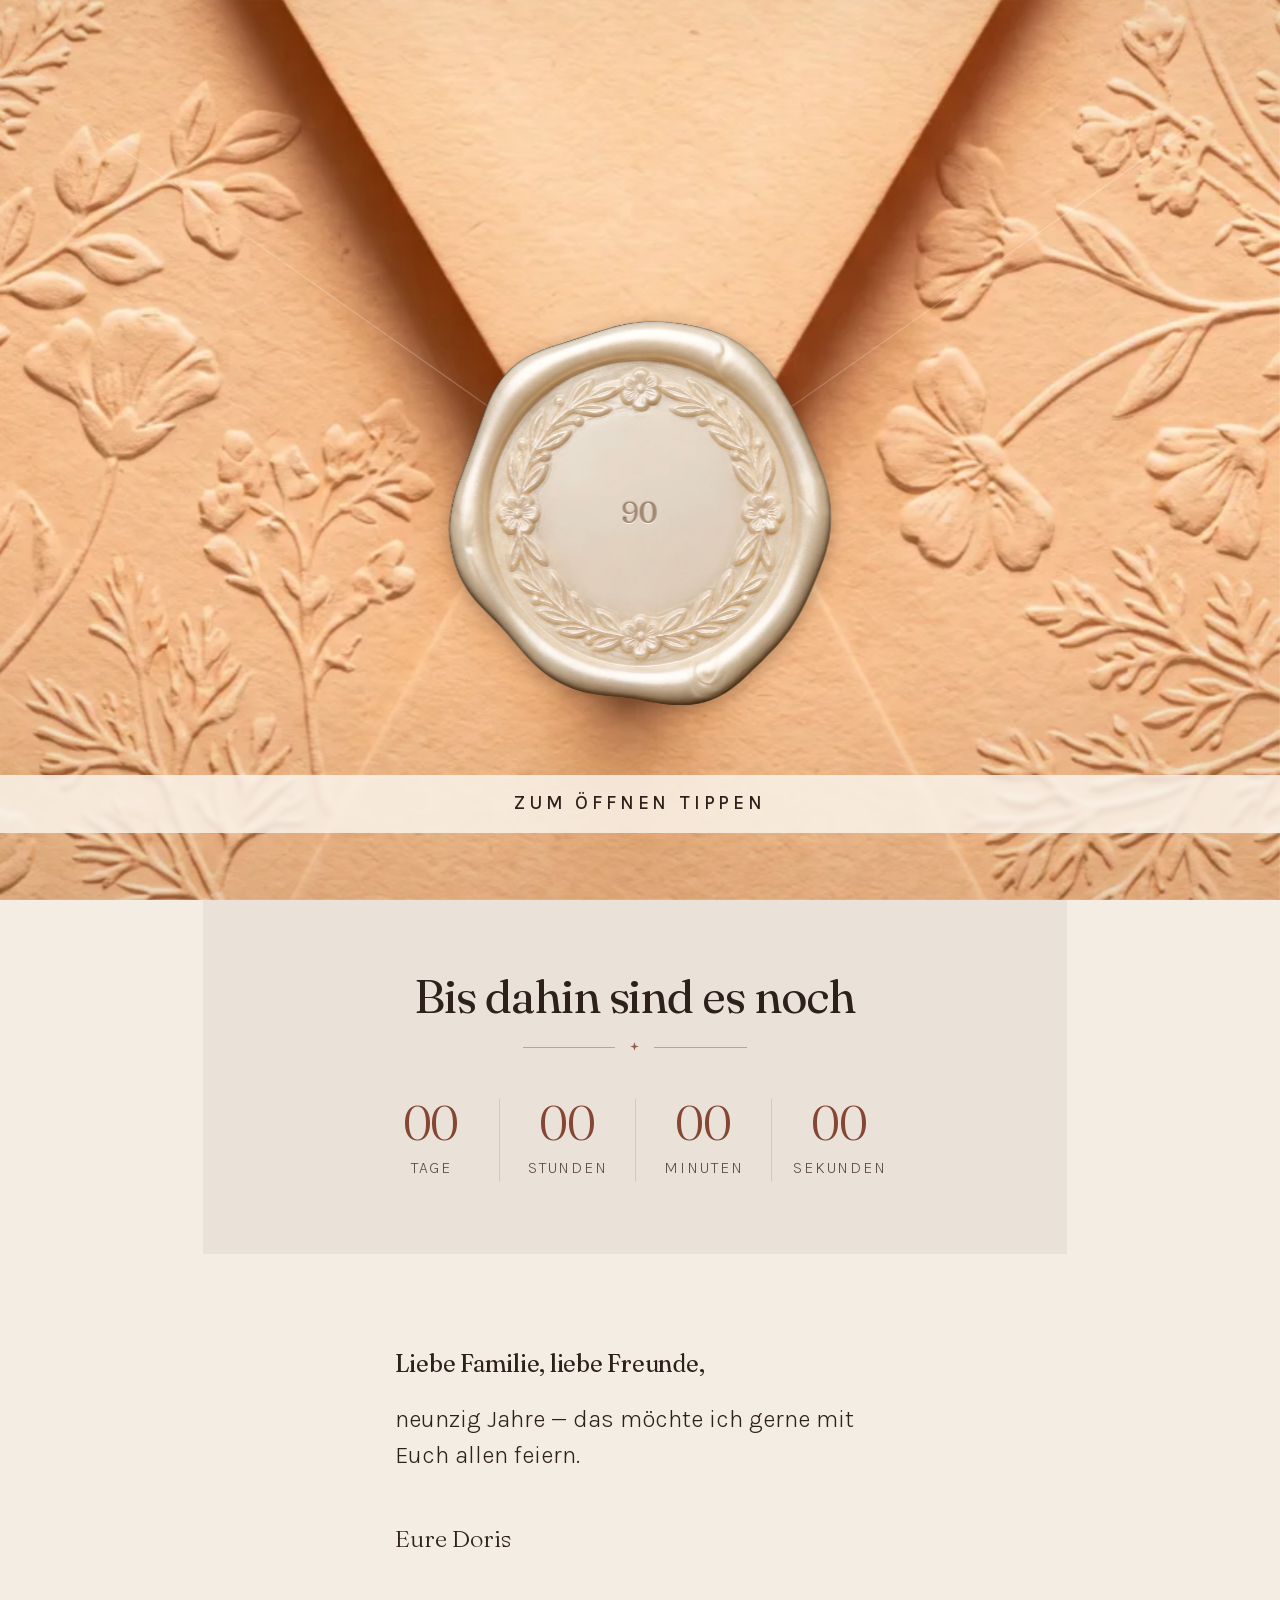
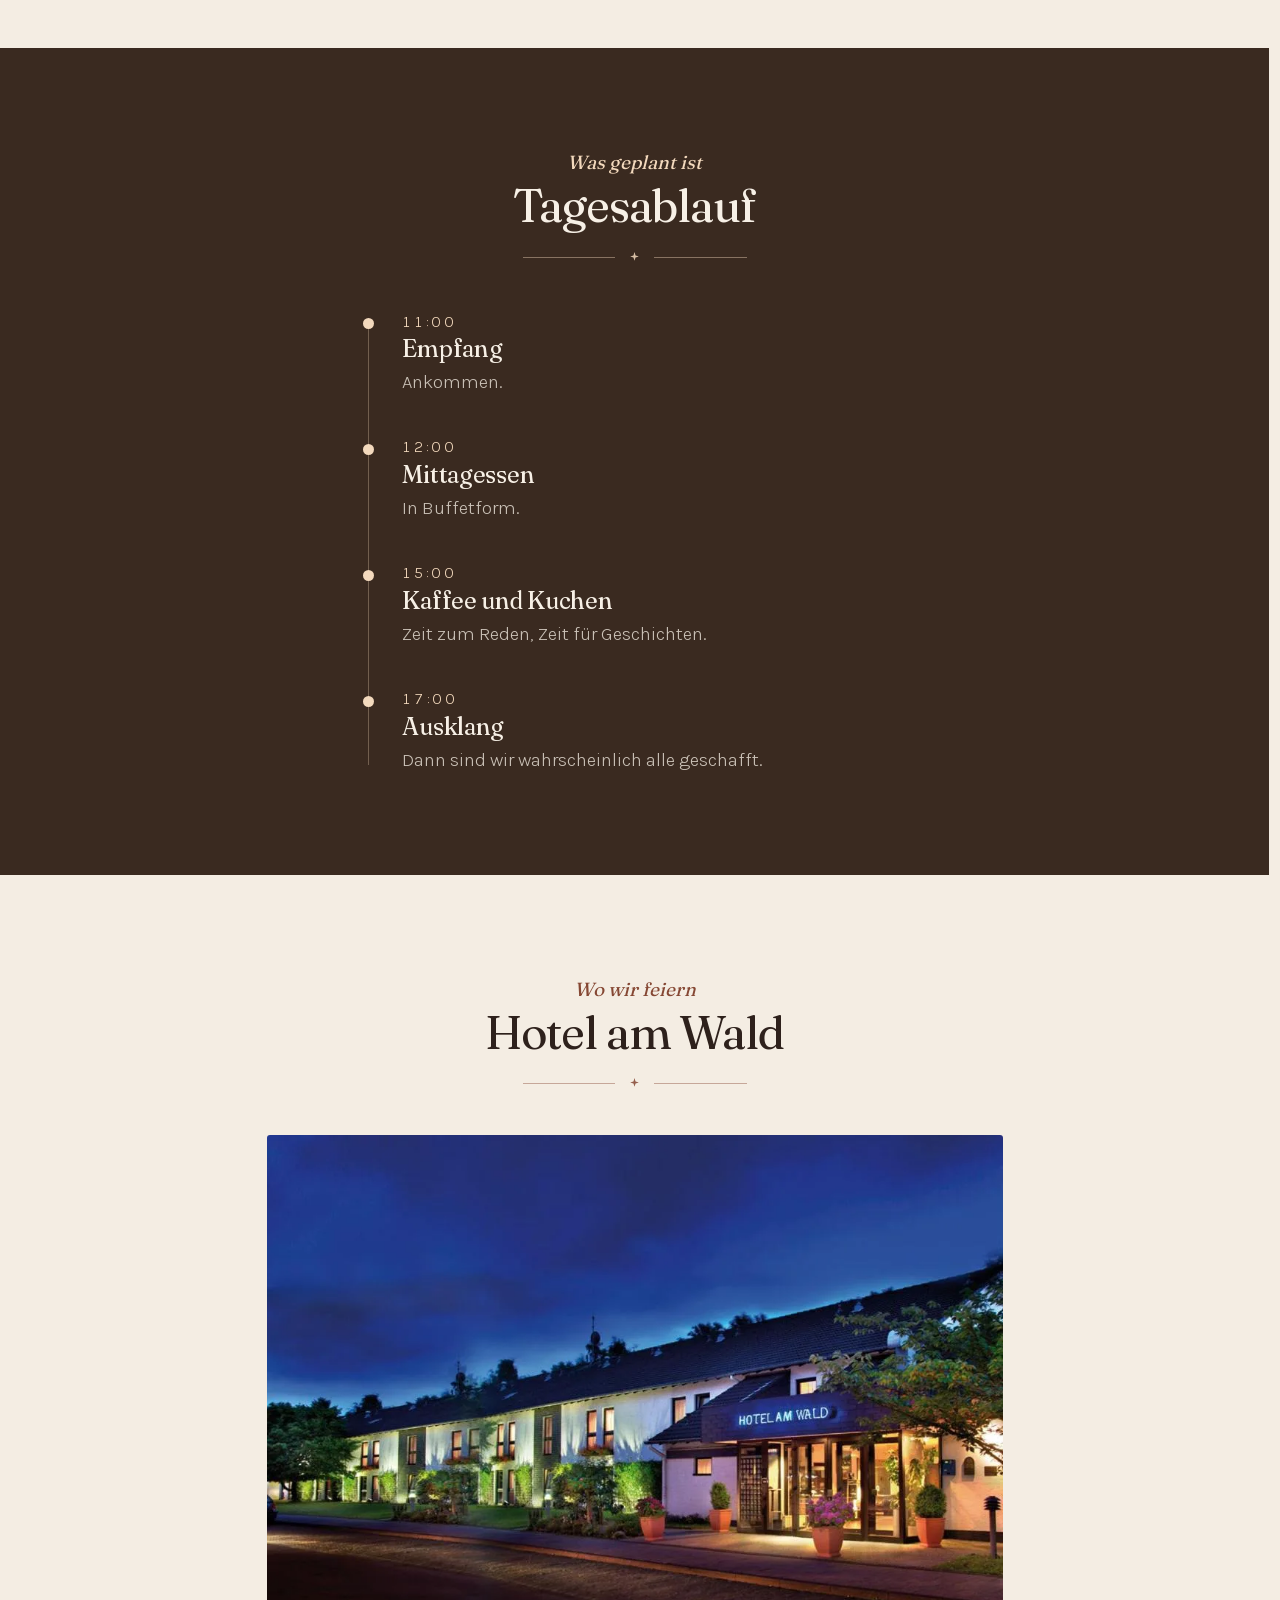
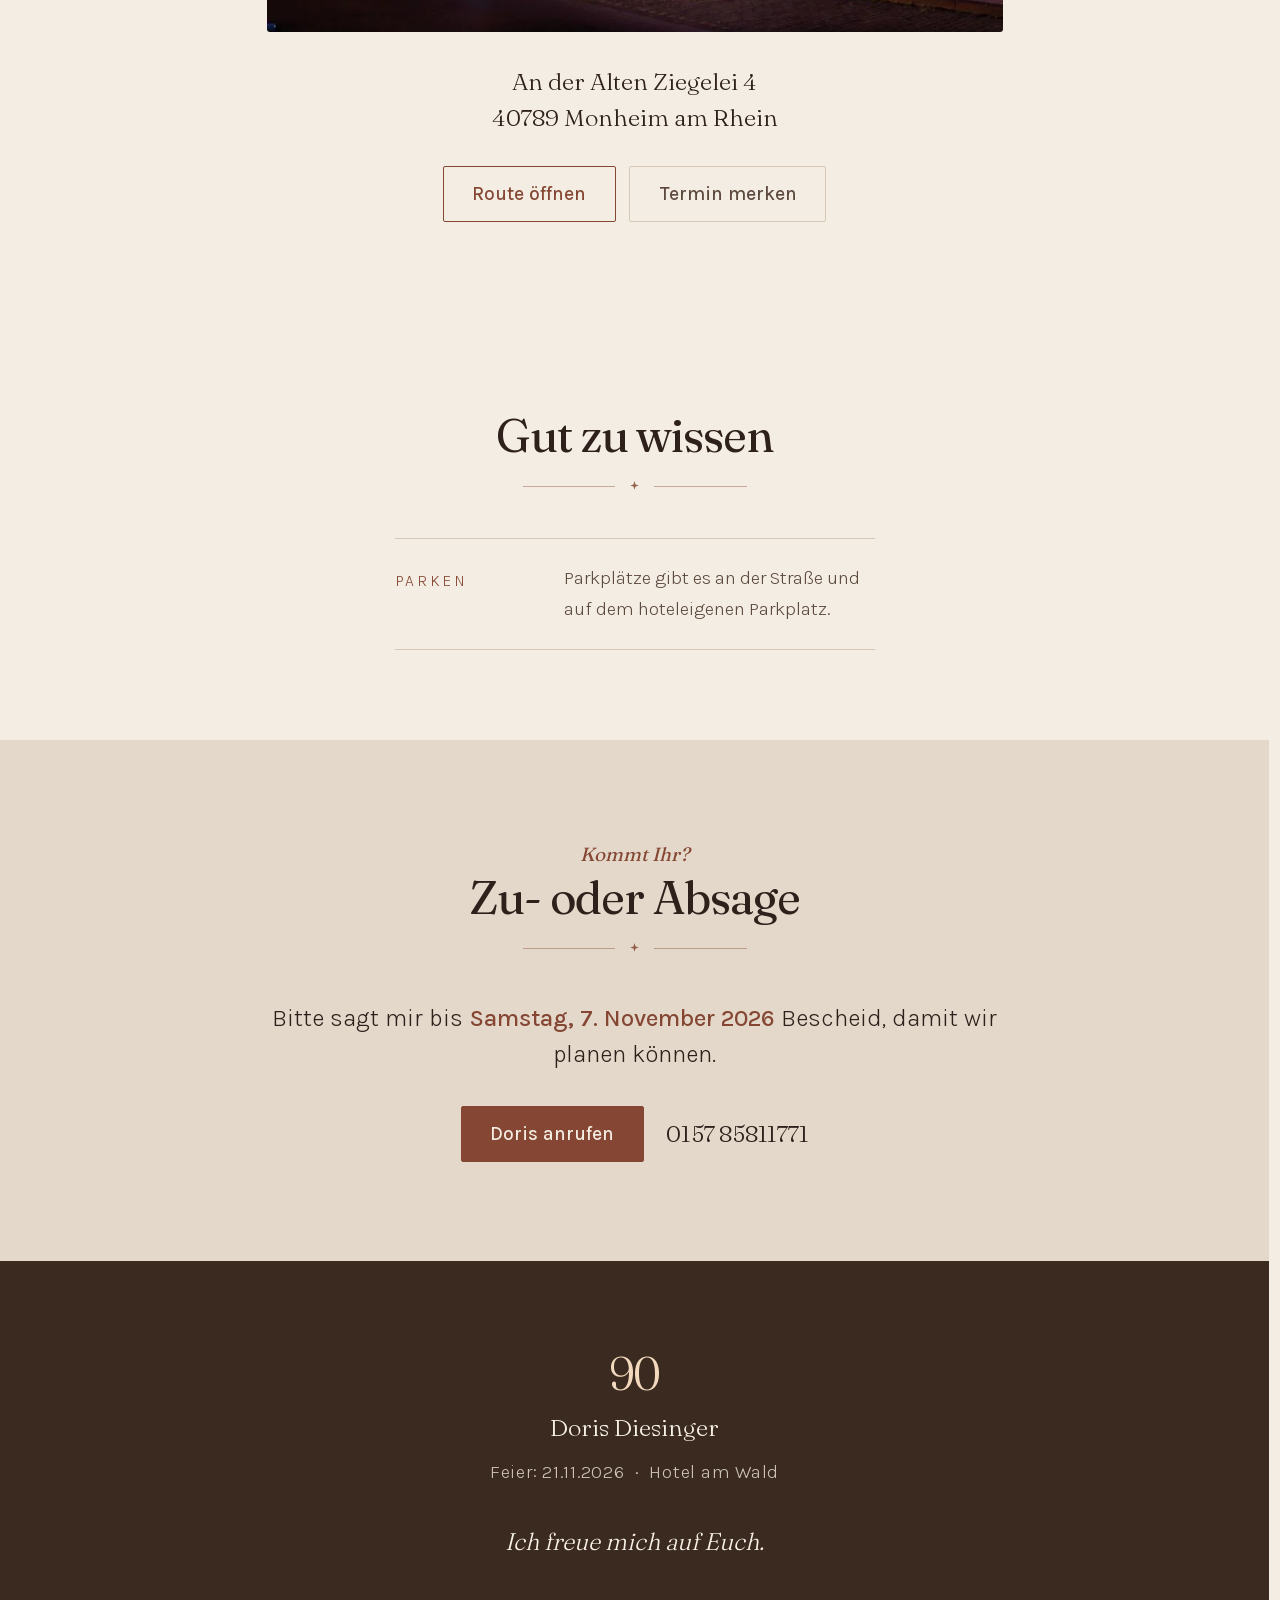
==== commit ae857c23: "Doris: 90 exakt mittig, Datum in drei Zeilen, Tagesablauf, Mittagessen 12 Uhr Co-Authored-By: Claude" ====
--- a/neunzigster/index.html
+++ b/neunzigster/index.html
@@ -11,7 +11,7 @@
 <meta property="og:title" content="Doris wird 90!">
 <meta property="og:description" content="Gefeiert wird am Samstag, 21. November 2026.">
 <meta property="og:image" content="bilder/vorschau.jpg">
-<link rel="stylesheet" href="css/karte.css?v=202609242136">
+<link rel="stylesheet" href="css/karte.css?v=202609260940">
 </head>
 <body>
 
@@ -30,13 +30,13 @@
 
   <div class="auftakt-satz">
     <p class="ueber">Einladung zu meinem</p>
-    <p class="zahl">90<span class="zahl-punkt">.</span></p>
+    <p class="zahl"><span class="zahl-kern">90<span class="zahl-punkt">.</span></span></p>
     <p class="ueber ueber--unter">Geburtstag</p>
     <h1 class="titel" data-name>&nbsp;</h1>
     <div class="zierlinie" aria-hidden="true"><i></i><svg viewBox="0 0 24 24" fill="currentColor"><path d="M12 2l1.9 6.1L20 10l-6.1 1.9L12 18l-1.9-6.1L4 10l6.1-1.9z"/></svg><i></i></div>
     <p class="auftakt-termin">
-      <span data-datum-lang>Samstag, 21. November 2026</span>
-      <span class="punkt" aria-hidden="true">·</span>
+      <span>Gefeiert wird am:</span>
+      <span class="auftakt-tag">Samstag, den 21.11.2026</span>
       <span data-uhrzeit-lang>11 bis 17 Uhr</span>
     </p>
   </div>
@@ -72,7 +72,7 @@
 <section class="bogen bogen--dunkel" data-tritt>
   <div class="kopf">
     <p class="kicker">Was geplant ist</p>
-    <h2>Der Tag</h2>
+    <h2>Tagesablauf</h2>
     <div class="zierlinie" aria-hidden="true"><i></i><svg viewBox="0 0 24 24" fill="currentColor"><path d="M12 2l1.9 6.1L20 10l-6.1 1.9L12 18l-1.9-6.1L4 10l6.1-1.9z"/></svg><i></i></div>
   </div>
   <ol class="ablauf" data-ablauf></ol>
@@ -104,7 +104,6 @@
 <!-- ═══ Gut zu wissen ═════════════════════════════════════ -->
 <section class="bogen bogen--eng" data-tritt>
   <div class="kopf">
-    <p class="kicker">Damit nichts dazwischenkommt</p>
     <h2>Gut zu wissen</h2>
     <div class="zierlinie" aria-hidden="true"><i></i><svg viewBox="0 0 24 24" fill="currentColor"><path d="M12 2l1.9 6.1L20 10l-6.1 1.9L12 18l-1.9-6.1L4 10l6.1-1.9z"/></svg><i></i></div>
   </div>
@@ -114,7 +113,7 @@
 <!-- ═══ Zu- oder Absage ═══════════════════════════════════ -->
 <section class="bogen bogen--antwort" data-tritt>
   <div class="kopf">
-    <p class="kicker">Kommt ihr?</p>
+    <p class="kicker">Kommt Ihr?</p>
     <h2>Zu- oder Absage</h2>
     <div class="zierlinie" aria-hidden="true"><i></i><svg viewBox="0 0 24 24" fill="currentColor"><path d="M12 2l1.9 6.1L20 10l-6.1 1.9L12 18l-1.9-6.1L4 10l6.1-1.9z"/></svg><i></i></div>
   </div>
@@ -142,7 +141,7 @@
   <p class="fuss-satz">Ich freue mich auf Euch.</p>
 </footer>
 
-<script src="js/daten.js?v=202609242136"></script>
-<script src="js/karte.js?v=202609242136"></script>
+<script src="js/daten.js?v=202609260940"></script>
+<script src="js/karte.js?v=202609260940"></script>
 </body>
 </html>
--- a/neunzigster/css/karte.css
+++ b/neunzigster/css/karte.css
@@ -109,8 +109,10 @@
 /* "Geburtstag" unter der Zahl: derselbe Satz wie darueber,
    nur mit Luft zur Zahl statt zum Namen. */
 .ueber--unter{margin:.9em 0 .2em}
-/* Der Punkt haengt rechts hinaus, damit die 90 selbst mittig steht. */
-.zahl-punkt{margin-right:-.28em}
+/* Der Punkt steht ausserhalb des Satzes: gemittelt wird nur die 90,
+   der Punkt haengt rechts daneben und schiebt nichts. */
+.zahl-kern{position:relative;display:inline-block}
+.zahl-punkt{position:absolute;left:100%;bottom:0}
 .titel{
   font-family:Fraunces,Georgia,serif;font-weight:500;
   font-size:clamp(1.9rem,8.4vw,3.4rem);line-height:1.04;
@@ -119,13 +121,9 @@
 .auftakt-termin{
   margin-top:.2em;font-size:clamp(1rem,3.9vw,1.25rem);color:var(--tinte-leise);
 }
+/* Drei Zeilen, wie Doris es wollte: Satz, Tag, Uhrzeit. */
 .auftakt-termin > span{display:block}
-.auftakt-termin > .punkt{display:none}
-@media (min-width:430px){
-  .auftakt-termin{display:flex;flex-wrap:wrap;justify-content:center;gap:.1em .55em}
-  .auftakt-termin > span{display:inline}
-  .auftakt-termin > .punkt{display:inline;color:var(--akzent)}
-}
+.auftakt-tag{color:var(--tinte);font-weight:500}
 
 /* Zierlinie mit Stern -- derselbe Abschnittsschmuck wie im Kopf
    jedes Bogens, damit Auftakt und Seite eine Sprache sprechen. */
